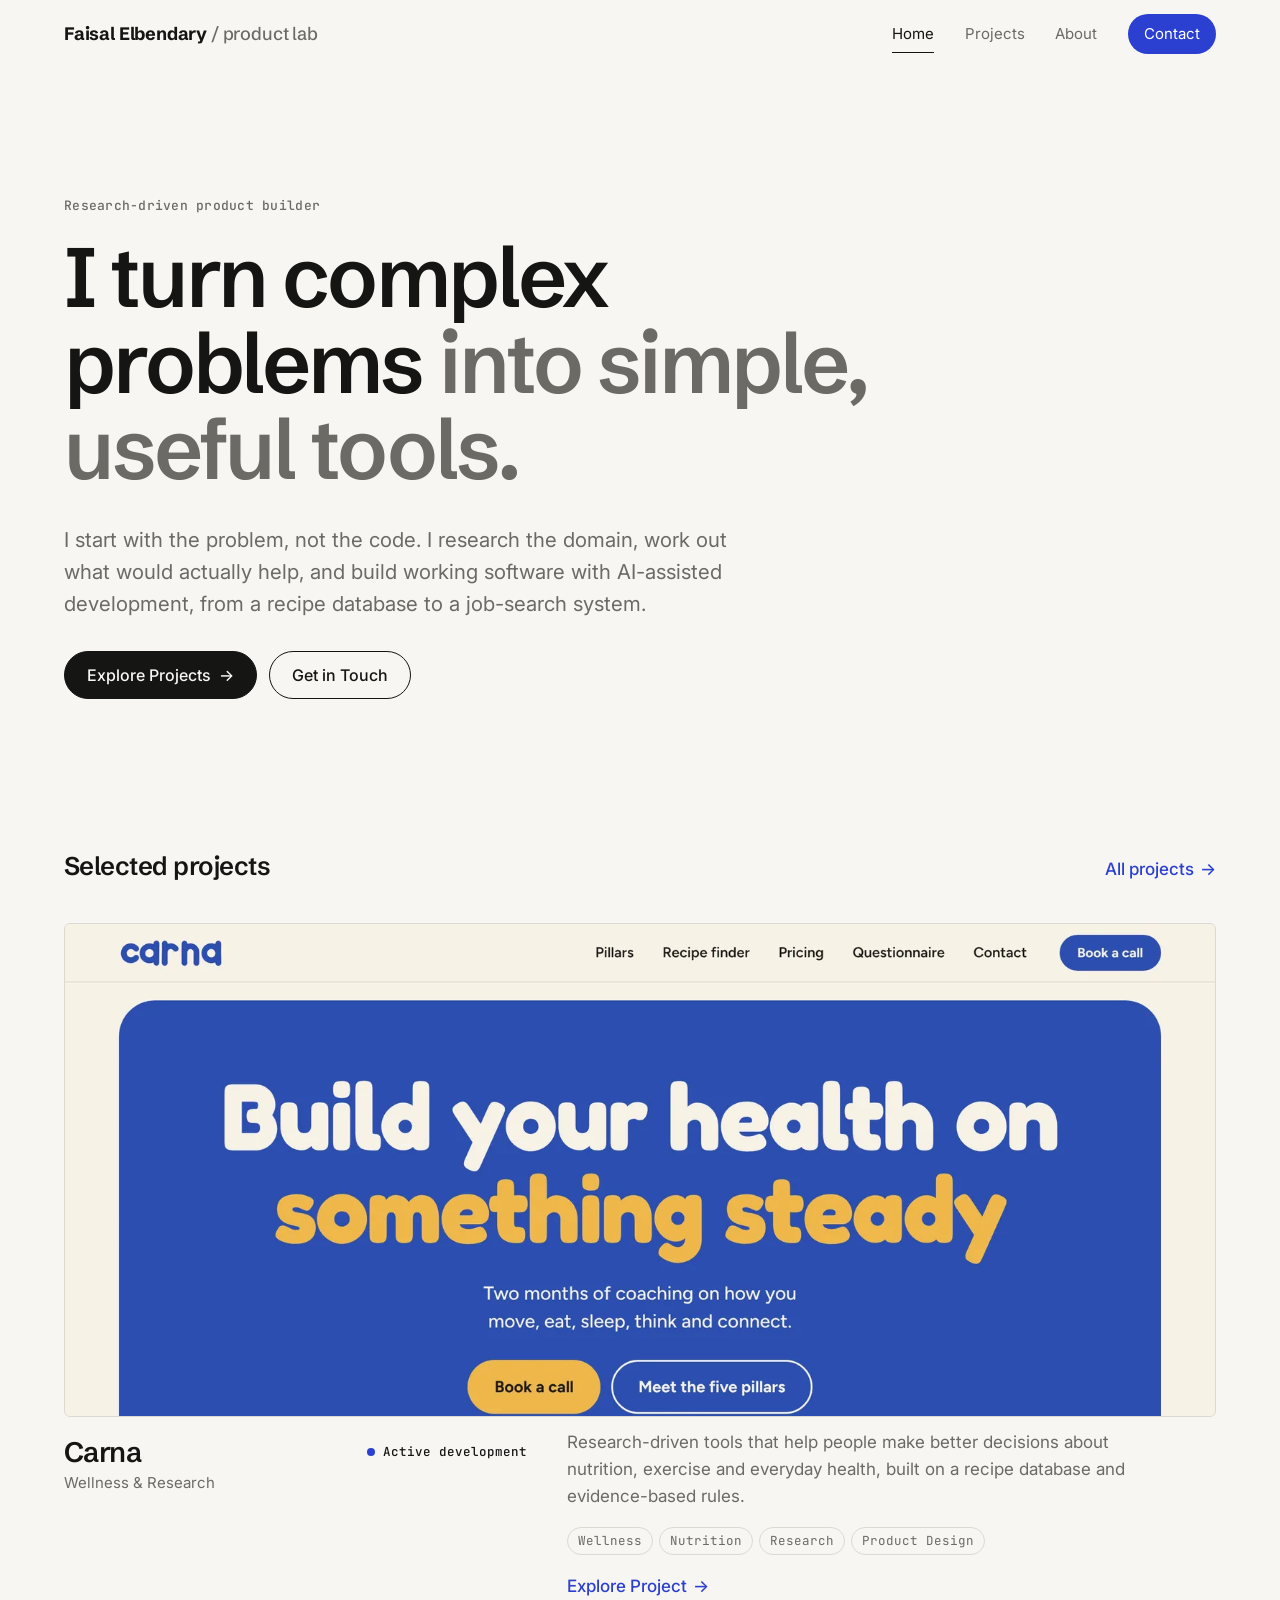
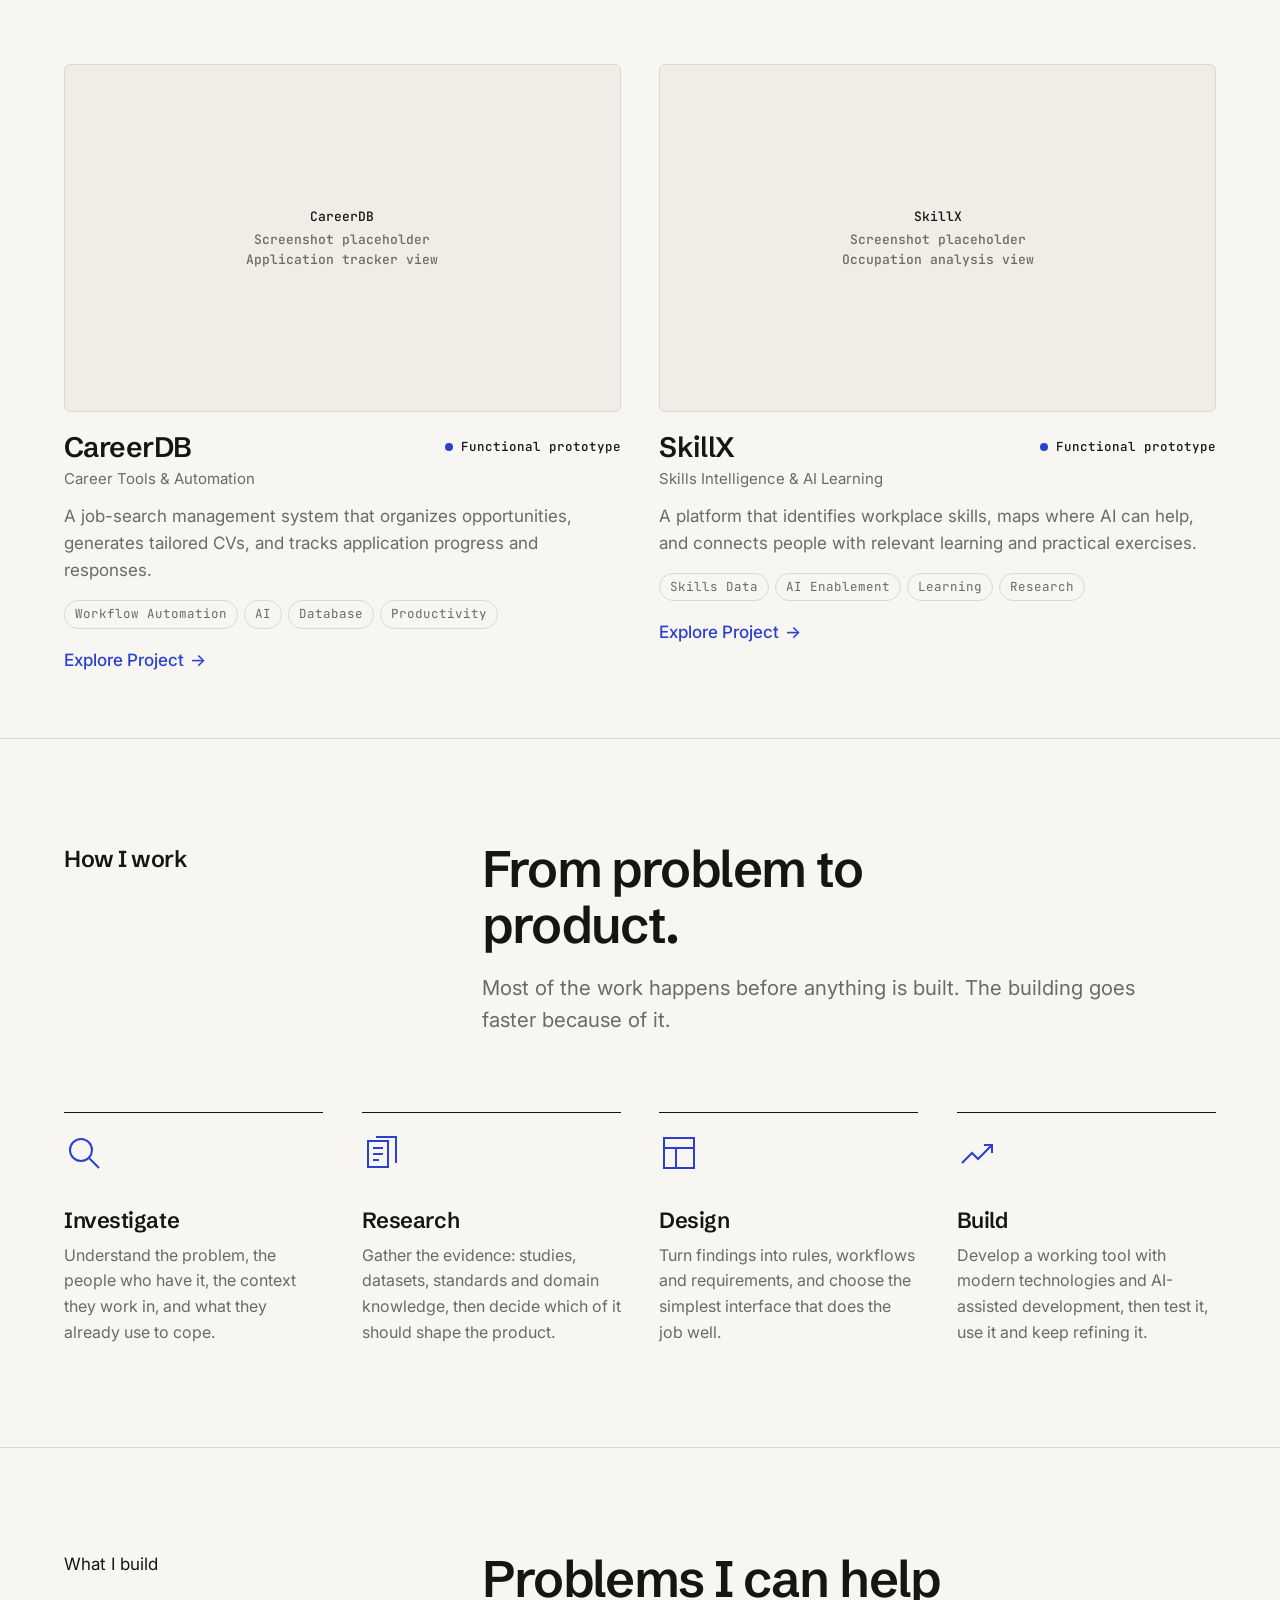
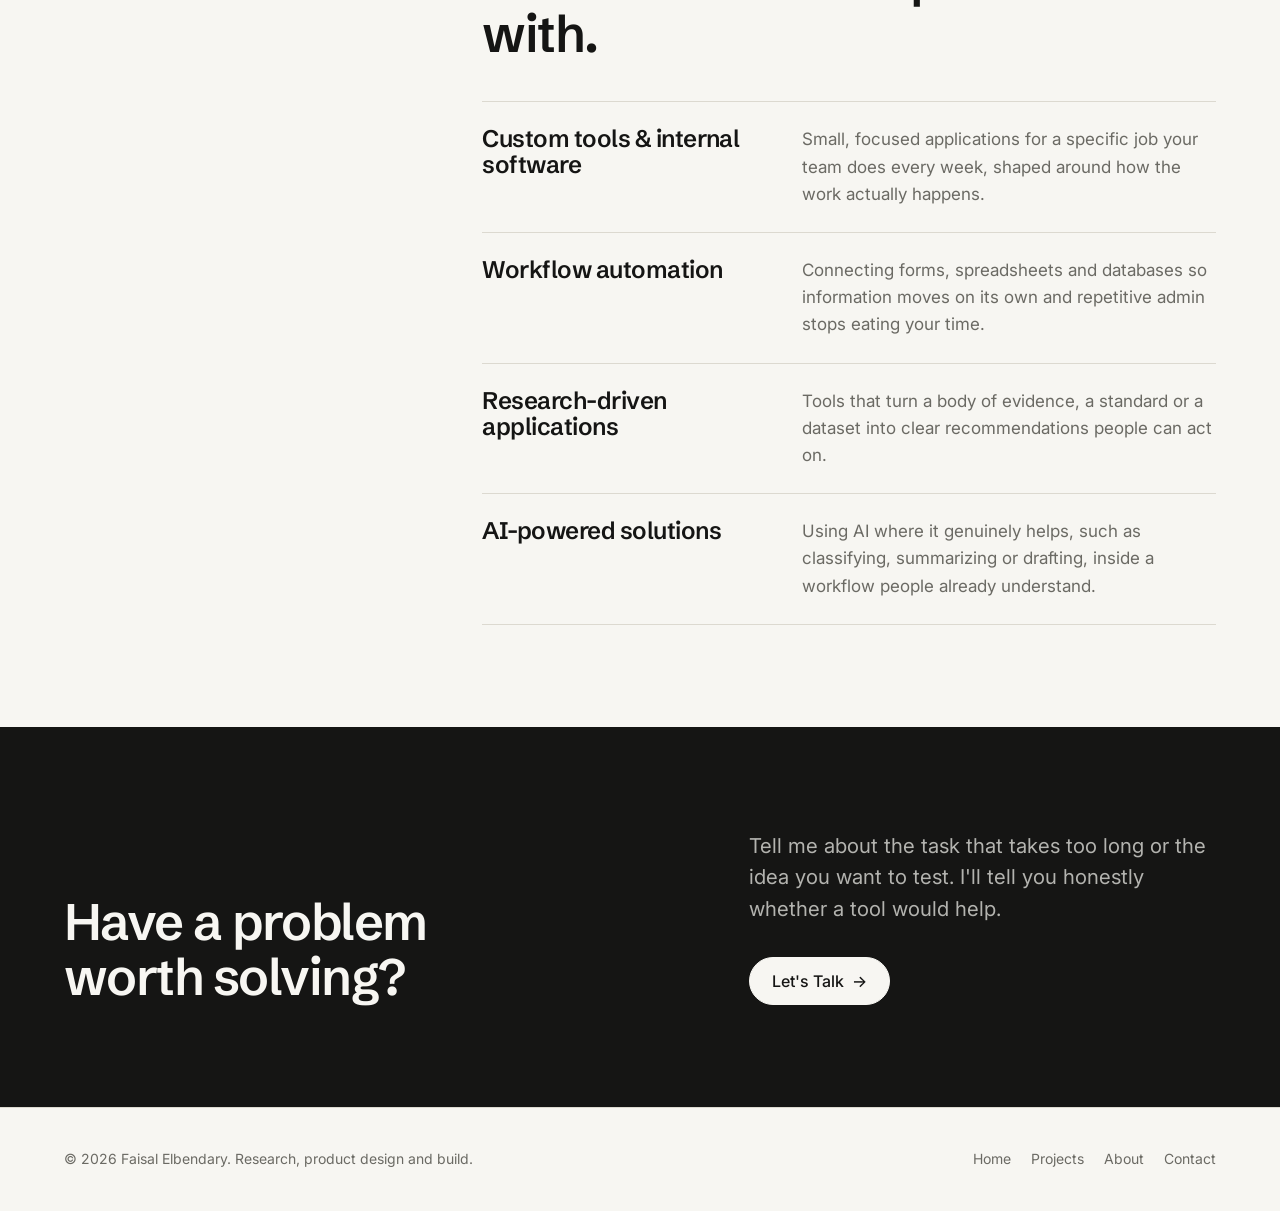
==== index.html @ 647a82ca "Add portfolio site: home, projects, case studies, about, contact Static HTML/CSS site with a small b" ====
<!doctype html>
<html lang="en">
<head>
<meta charset="utf-8">
<meta name="viewport" content="width=device-width, initial-scale=1, viewport-fit=cover">
<meta name="claude:viewport-fit-sides" content="cover">
<title>Faisal Elbendary | Research-driven product builder</title>
<meta name="description" content="I research problems and build practical software tools that solve them.">
<link rel="preconnect" href="https://fonts.googleapis.com">
<link rel="preconnect" href="https://fonts.gstatic.com" crossorigin>
<link rel="stylesheet" href="https://fonts.googleapis.com/css2?family=Inter:wght@400;500&family=JetBrains+Mono:wght@400;500&family=Schibsted+Grotesk:wght@500;600;700&display=swap">
<link rel="stylesheet" href="assets/styles.css">
</head>
<body>
<a class="skip" href="#main">Skip to content</a>
<header class="top">
  <div class="wrap">
    <a class="brand" href="index.html">Faisal Elbendary <span>/ product lab</span></a>
    <nav class="nav" aria-label="Main">
      <a class="home" href="index.html" aria-current="page">Home</a>
      <a href="projects.html">Projects</a>
      <a href="about.html">About</a>
      <a class="cta" href="contact.html">Contact</a>
    </nav>
  </div>
</header>
<main id="main">
<section class="hero">
  <div class="wrap">
    <p class="eyebrow">Research-driven product builder</p>
    <h1 class="display">I turn complex problems <span class="soft">into simple, useful tools.</span></h1>
    <p class="lead">I start with the problem, not the code. I research the domain, work out what would actually help, and build working software with AI-assisted development, from a recipe database to a job-search system.</p>
    <div class="btns">
      <a class="btn primary" href="projects.html">Explore Projects <span class="arrow" aria-hidden="true">&rarr;</span></a>
      <a class="btn ghost" href="contact.html">Get in Touch</a>
    </div>
  </div>
</section>

<section class="band tight" aria-labelledby="featured">
  <div class="wrap">
    <div class="sect-head">
      <h2 id="featured" class="h3">Selected projects</h2>
      <a class="link" href="projects.html">All projects <span class="arrow" aria-hidden="true">&rarr;</span></a>
    </div>
    <div class="grid">
      <a class="card" href="projects/carna.html">
        <div class="media"><img src="assets/carna/landing-home.webp" alt="Carna's website home page: a blue hero reading 'Build your health on something steady' above five illustrated pillars" width="1600" height="1000"></div>
        <div class="body">
          <div class="meta">
            <h3>Carna</h3>
            <span class="status">Active development</span>
            <span class="cat">Wellness &amp; Research</span>
          </div>
          <div>
            <p>Research-driven tools that help people make better decisions about nutrition, exercise and everyday health, built on a recipe database and evidence-based rules.</p>
            <ul class="tags"><li>Wellness</li><li>Nutrition</li><li>Research</li><li>Product Design</li></ul>
            <span class="link go">Explore Project <span class="arrow" aria-hidden="true">&rarr;</span></span>
          </div>
        </div>
      </a>
      <a class="card" href="projects/careerdb.html">
        <div class="media ph"><span><b>CareerDB</b>Screenshot placeholder<br>Application tracker view</span></div>
        <div class="meta">
          <h3>CareerDB</h3>
          <span class="status">Functional prototype</span>
          <span class="cat">Career Tools &amp; Automation</span>
        </div>
        <p>A job-search management system that organizes opportunities, generates tailored CVs, and tracks application progress and responses.</p>
        <ul class="tags"><li>Workflow Automation</li><li>AI</li><li>Database</li><li>Productivity</li></ul>
        <span class="link go">Explore Project <span class="arrow" aria-hidden="true">&rarr;</span></span>
      </a>
      <a class="card" href="projects/skillx.html">
        <div class="media ph"><span><b>SkillX</b>Screenshot placeholder<br>Occupation analysis view</span></div>
        <div class="meta">
          <h3>SkillX</h3>
          <span class="status">Functional prototype</span>
          <span class="cat">Skills Intelligence &amp; AI Learning</span>
        </div>
        <p>A platform that identifies workplace skills, maps where AI can help, and connects people with relevant learning and practical exercises.</p>
        <ul class="tags"><li>Skills Data</li><li>AI Enablement</li><li>Learning</li><li>Research</li></ul>
        <span class="link go">Explore Project <span class="arrow" aria-hidden="true">&rarr;</span></span>
      </a>
    </div>
  </div>
</section>

<section class="band rule" aria-labelledby="how">
  <div class="wrap">
    <div class="split">
      <p class="label">How I work</p>
      <div>
        <h2 id="how" class="h2">From problem to product.</h2>
        <p class="lead" style="margin-top:20px">Most of the work happens before anything is built. The building goes faster because of it.</p>
      </div>
    </div>
    <ol class="steps">
      <li>
        <svg viewBox="0 0 40 40" fill="none" stroke="currentColor" stroke-width="2" aria-hidden="true"><circle cx="17" cy="17" r="11"/><path d="M25 25l10 10"/></svg>
        <h3>Investigate</h3>
        <p>Understand the problem, the people who have it, the context they work in, and what they already use to cope.</p>
      </li>
      <li>
        <svg viewBox="0 0 40 40" fill="none" stroke="currentColor" stroke-width="2" aria-hidden="true"><path d="M6 8h20v26H6z"/><path d="M14 4h20v26"/><path d="M11 15h10M11 21h10M11 27h6"/></svg>
        <h3>Research</h3>
        <p>Gather the evidence: studies, datasets, standards and domain knowledge, then decide which of it should shape the product.</p>
      </li>
      <li>
        <svg viewBox="0 0 40 40" fill="none" stroke="currentColor" stroke-width="2" aria-hidden="true"><rect x="5" y="5" width="30" height="30"/><path d="M5 15h30M17 15v20"/></svg>
        <h3>Design</h3>
        <p>Turn findings into rules, workflows and requirements, and choose the simplest interface that does the job well.</p>
      </li>
      <li>
        <svg viewBox="0 0 40 40" fill="none" stroke="currentColor" stroke-width="2" aria-hidden="true"><path d="M5 30l10-10 6 6 14-14"/><path d="M27 12h8v8"/></svg>
        <h3>Build</h3>
        <p>Develop a working tool with modern technologies and AI-assisted development, then test it, use it and keep refining it.</p>
      </li>
    </ol>
  </div>
</section>

<section class="band rule" aria-labelledby="build">
  <div class="wrap split">
    <div>
      <p class="label">What I build</p>
    </div>
    <div>
      <h2 id="build" class="h2" style="margin-bottom:40px">Problems I can help with.</h2>
      <ul class="blist">
        <li><h3>Custom tools &amp; internal software</h3><p>Small, focused applications for a specific job your team does every week, shaped around how the work actually happens.</p></li>
        <li><h3>Workflow automation</h3><p>Connecting forms, spreadsheets and databases so information moves on its own and repetitive admin stops eating your time.</p></li>
        <li><h3>Research-driven applications</h3><p>Tools that turn a body of evidence, a standard or a dataset into clear recommendations people can act on.</p></li>
        <li><h3>AI-powered solutions</h3><p>Using AI where it genuinely helps, such as classifying, summarizing or drafting, inside a workflow people already understand.</p></li>
      </ul>
    </div>
  </div>
</section>

<section class="band close" aria-labelledby="cta">
  <div class="wrap">
    <div>
      <h2 id="cta" class="h2">Have a problem worth solving?</h2>
    </div>
    <div>
      <p class="lead">Tell me about the task that takes too long or the idea you want to test. I'll tell you honestly whether a tool would help.</p>
      <div class="btns"><a class="btn primary" href="contact.html">Let's Talk <span class="arrow" aria-hidden="true">&rarr;</span></a></div>
    </div>
  </div>
</section>
</main>
<footer class="foot">
  <div class="wrap">
    <span>&copy; <span id="year">2026</span> Faisal Elbendary. Research, product design and build.</span>
    <nav aria-label="Footer">
      <a href="index.html">Home</a>
      <a href="projects.html">Projects</a>
      <a href="about.html">About</a>
      <a href="contact.html">Contact</a>
    </nav>
  </div>
</footer>
<script src="assets/site.js"></script>
</body>
</html>
---- assets/styles.css ----
/* VOICE   occasion, calm: an independent product lab's notebook
   IDEA    a research journal: big plain statements, a metadata table, figures with captions
   PICTURE real product screenshots, framed like plates in a journal; clear placeholders where none exist
   COLOUR  warm white ground, near-black ink, muted grey second voice, one ultramarine accent
   TYPE    Schibsted Grotesk for display, Inter for text, JetBrains Mono for labels and metadata
   LAYOUT  12-column editorial grid; heading left, text right; stacks to one column under 760px */

:root{
  color-scheme:light dark;
  --bg:light-dark(#f7f6f2,#121211);
  --bg2:light-dark(#efede6,#1b1b19);
  --ink:light-dark(#151514,#ecebe6);
  --mute:light-dark(#6b6a64,#9c9b94);
  --line:light-dark(#dcd9d0,#2e2d2a);
  --acc:light-dark(#2b3fd1,#8c9bff);
  --acc-ink:light-dark(#ffffff,#0f1020);
  --ph:light-dark(#e8e5dc,#22211f);
  --max:1240px;
  --gut:max(5vw,16px);
  --display:"Schibsted Grotesk",system-ui,sans-serif;
  --text:"Inter",system-ui,sans-serif;
  --mono:"JetBrains Mono",ui-monospace,Menlo,monospace;
}
:root[data-theme=light]{color-scheme:light}
:root[data-theme=dark]{color-scheme:dark}
*{box-sizing:border-box;min-width:0}
html{scroll-behavior:smooth}
@media (prefers-reduced-motion:reduce){html{scroll-behavior:auto}*{transition:none!important}}
body{margin:0;background:var(--bg);color:var(--ink);font:17px/1.6 var(--text);overflow-x:clip;-webkit-font-smoothing:antialiased}
img{max-width:100%;display:block}
a{color:inherit}
p{margin:0 0 1em}
h1,h2,h3,h4{font-family:var(--display);font-weight:600;letter-spacing:-.02em;line-height:1.08;margin:0}
:focus-visible{outline:2px solid var(--acc);outline-offset:3px;border-radius:2px}
.skip{position:absolute;left:-999px;top:8px;background:var(--ink);color:var(--bg);padding:8px 12px;z-index:20}
.skip:focus{left:16px}

.wrap{max-width:calc(var(--max) + 2*var(--gut));margin:0 auto;padding-left:max(var(--gut),env(safe-area-inset-left,0px));padding-right:max(var(--gut),env(safe-area-inset-right,0px))}
.band{padding-block:clamp(56px,8vw,120px)}
.band.tight{padding-block:clamp(40px,5vw,72px)}
.rule{border-top:1px solid var(--line)}

/* header */
.top{position:sticky;top:0;z-index:10;background:color-mix(in srgb,var(--bg) 92%,transparent);backdrop-filter:saturate(1.2) blur(8px);border-bottom:1px solid transparent;transition:border-color .2s}
.top.scrolled{border-bottom-color:var(--line)}
.top .wrap{display:flex;align-items:center;justify-content:space-between;gap:16px;height:68px}
.brand{font-family:var(--display);font-weight:700;font-size:18px;text-decoration:none;letter-spacing:-.01em}
.brand span{color:var(--mute);font-weight:500}
.nav{display:flex;align-items:center;gap:clamp(14px,2.4vw,32px);font-size:15px}
.nav a{text-decoration:none;color:var(--mute);padding:6px 0;border-bottom:1px solid transparent;transition:color .15s,border-color .15s}
.nav a:hover{color:var(--ink)}
.nav a[aria-current=page]{color:var(--ink);border-bottom-color:var(--ink)}
.nav a.cta{color:var(--acc-ink);background:var(--acc);padding:8px 16px;border-radius:999px;border:0}
.nav a.cta:hover{filter:brightness(1.1)}
@media(max-width:560px){.brand span{display:none}.nav{font-size:14px;gap:14px}.nav a.cta{padding:7px 12px}}


/* type */
.eyebrow{font:500 13px/1.4 var(--mono);color:var(--mute);letter-spacing:.02em;margin:0 0 20px}
.display{font-size:clamp(40px,6.6vw,84px);line-height:1.02;letter-spacing:-.035em;max-width:16ch}
.display .soft,.h2 .soft{color:var(--mute)}
.h2{font-size:clamp(30px,4vw,52px);letter-spacing:-.03em;max-width:18ch}
.h3{font-size:clamp(21px,2vw,26px)}
.lead{font-size:clamp(18px,1.6vw,21px);line-height:1.55;color:var(--mute);max-width:52ch}
.lead strong{color:var(--ink);font-weight:500}
.small{font-size:14px;color:var(--mute)}
.mono{font-family:var(--mono);font-size:13px}

/* buttons */
.btns{display:flex;flex-wrap:wrap;gap:12px;margin-top:32px}
.btn{display:inline-flex;align-items:center;gap:8px;font:500 16px/1 var(--text);text-decoration:none;padding:15px 22px;border-radius:999px;border:1px solid var(--ink);transition:background .15s,color .15s,transform .15s}
.btn:hover{transform:translateY(-1px)}
.btn.primary{background:var(--ink);color:var(--bg)}
.btn.primary:hover{background:var(--acc);border-color:var(--acc);color:var(--acc-ink)}
.btn.ghost:hover{background:var(--ink);color:var(--bg)}
.btn[aria-disabled=true]{border-style:dashed;color:var(--mute);border-color:var(--mute);cursor:not-allowed;transform:none;background:none}
.arrow{transition:transform .15s}
a:hover .arrow{transform:translateX(3px)}
.link{color:var(--acc);text-decoration:none;font-weight:500;display:inline-flex;gap:6px;align-items:center}
.link:hover{text-decoration:underline;text-underline-offset:4px}

/* tags and status */
.tags{display:flex;flex-wrap:wrap;gap:6px;list-style:none;padding:0;margin:0}
.tags li{font:400 12.5px/1 var(--mono);padding:7px 10px;border:1px solid var(--line);border-radius:999px;color:var(--mute);white-space:nowrap}
.status{display:inline-flex;align-items:center;gap:8px;font:500 12.5px/1 var(--mono);white-space:nowrap}
.status::before{content:"";width:8px;height:8px;border-radius:50%;background:var(--acc)}
.status.concept::before{background:transparent;border:1.5px solid var(--mute)}
.status.tbc{color:var(--mute)}

/* placeholders: hatched, labelled, meant to be replaced */
.ph{position:relative;background:var(--ph);background-image:repeating-linear-gradient(135deg,transparent 0 11px,color-mix(in srgb,var(--mute) 14%,transparent) 11px 12px);border:1px dashed color-mix(in srgb,var(--mute) 55%,transparent);border-radius:6px;display:grid;place-items:center;text-align:center;padding:24px;color:var(--mute);font:500 13px/1.5 var(--mono)}
.ph b{display:block;color:var(--ink);font-weight:500;margin-bottom:4px}
.todo{background:color-mix(in srgb,var(--acc) 10%,transparent);color:var(--ink);border-bottom:1px dashed var(--acc);padding:0 3px;font-style:normal}
.todo::before{content:"To confirm: ";font:500 12px var(--mono);color:var(--acc)}

/* frames for real screenshots */
.shot{margin:0}
.shot .frame{background:var(--bg2);border-radius:6px;overflow:hidden;border:1px solid var(--line)}
.shot .frame img{width:100%;height:auto}
.shot figcaption{font-size:14px;color:var(--mute);margin-top:12px;max-width:60ch}
.phone{background:var(--bg2);border-radius:6px;padding:clamp(20px,4vw,48px);display:flex;justify-content:center;align-items:flex-start;gap:clamp(12px,2vw,28px);border:1px solid var(--line)}
.phone img{height:auto;width:min(100%,280px);border-radius:28px;border:1px solid var(--line);box-shadow:0 1px 0 var(--line)}

/* home: hero */
.hero{padding-block:clamp(56px,10vw,150px) clamp(48px,7vw,96px)}
.hero .lead{margin-top:32px}

/* section head: label column + content column */
.split{display:grid;grid-template-columns:minmax(0,4fr) minmax(0,8fr);gap:clamp(24px,4vw,64px)}
.split>.label{font-family:var(--display);font-weight:600;font-size:clamp(20px,1.8vw,24px);letter-spacing:-.02em}
@media(max-width:760px){.split{grid-template-columns:minmax(0,1fr);gap:20px}}

/* project grid (home and index) */
.sect-head{display:flex;justify-content:space-between;align-items:baseline;gap:16px;margin-bottom:40px;flex-wrap:wrap}
.sect-head .eyebrow{margin:0}
.grid{display:grid;grid-template-columns:repeat(2,minmax(0,1fr));gap:clamp(40px,5vw,72px) clamp(20px,3vw,40px)}
.grid .card:first-child{grid-column:1/-1}
.card{text-decoration:none;display:block}
.card .media{aspect-ratio:16/10;border-radius:6px;overflow:hidden;background:var(--bg2);border:1px solid var(--line)}
.grid .card:first-child .media{aspect-ratio:21/9}
.card .media img{width:100%;height:100%;object-fit:cover;object-position:top;transition:transform .5s ease}
.card:hover .media img{transform:scale(1.02)}
.card .media.ph{height:auto}
.card .meta{display:grid;grid-template-columns:minmax(0,1fr) auto;gap:4px 16px;margin-top:20px}
.card h3{font-size:clamp(22px,2.2vw,30px)}
.card .cat{color:var(--mute);font-size:15px}
.card p{margin:12px 0 16px;color:var(--mute);max-width:56ch}
.card .go{margin-top:18px}
.card:hover h3{color:var(--acc)}
.grid .card:first-child .body{display:grid;grid-template-columns:minmax(0,5fr) minmax(0,7fr);gap:8px 40px;align-items:start}
.grid .card:first-child .body .meta{grid-column:1}
@media(max-width:760px){.grid{grid-template-columns:minmax(0,1fr)}.grid .card:first-child .media{aspect-ratio:16/10}.grid .card:first-child .body{display:block}}

/* index list (projects page) */
.plist{list-style:none;margin:0;padding:0;border-top:1px solid var(--ink)}
.plist li{border-bottom:1px solid var(--line)}
.plist a{display:grid;grid-template-columns:minmax(0,5fr) minmax(0,7fr);gap:clamp(20px,4vw,56px);padding-block:clamp(28px,4vw,48px);text-decoration:none}
.plist .media{aspect-ratio:4/3;border-radius:6px;overflow:hidden;border:1px solid var(--line);background:var(--bg2)}
.plist .media img{width:100%;height:100%;object-fit:cover;object-position:top;transition:transform .5s}
.plist a:hover img{transform:scale(1.02)}
.plist a:hover h2{color:var(--acc)}
.plist h2{font-size:clamp(28px,3.4vw,44px);margin:8px 0 6px}
.plist .row{display:flex;justify-content:space-between;gap:12px;flex-wrap:wrap;align-items:center}
.plist p{color:var(--mute);margin:16px 0 20px;max-width:56ch}
@media(max-width:760px){.plist a{grid-template-columns:minmax(0,1fr)}}

/* steps */
.steps{display:grid;grid-template-columns:repeat(4,minmax(0,1fr));gap:clamp(20px,3vw,40px);list-style:none;margin:56px 0 0;padding:0;counter-reset:s}
.steps li{border-top:1px solid var(--ink);padding-top:20px}
.steps svg{width:40px;height:40px;margin-bottom:28px;color:var(--acc)}
.steps h3{font-size:22px;margin-bottom:10px}
.steps p{color:var(--mute);font-size:16px;margin:0}
.steps.wide p{font-size:16px}
@media(max-width:960px){.steps{grid-template-columns:repeat(2,minmax(0,1fr))}}
@media(max-width:520px){.steps{grid-template-columns:minmax(0,1fr)}}

/* build list */
.blist{list-style:none;margin:0;padding:0}
.blist li{display:grid;grid-template-columns:minmax(0,5fr) minmax(0,7fr);gap:24px;padding-block:24px;border-bottom:1px solid var(--line)}
.blist li:first-child{border-top:1px solid var(--line)}
.blist h3{font-size:clamp(20px,2vw,24px)}
.blist p{color:var(--mute);margin:0}
@media(max-width:600px){.blist li{grid-template-columns:minmax(0,1fr);gap:8px}}

/* closing CTA */
.close{background:var(--ink);color:var(--bg)}
.close .h2{max-width:14ch}
.close .lead{color:color-mix(in srgb,var(--bg) 70%,var(--ink))}
.close .btn{border-color:var(--bg)}
.close .btn.primary{background:var(--bg);color:var(--ink)}
.close .btn.primary:hover{background:var(--acc);border-color:var(--acc);color:var(--acc-ink)}
.close .wrap{display:grid;grid-template-columns:minmax(0,7fr) minmax(0,5fr);gap:32px;align-items:end}
@media(max-width:760px){.close .wrap{grid-template-columns:minmax(0,1fr)}}

/* case study */
.cs-hero{padding-block:clamp(48px,7vw,104px) clamp(40px,5vw,64px)}
.cs-hero .grid2{display:grid;grid-template-columns:minmax(0,6fr) minmax(0,6fr);gap:clamp(28px,5vw,80px);align-items:start}
.cs-hero h1{font-size:clamp(48px,7.4vw,104px);letter-spacing:-.04em;line-height:.98}
.cs-hero .pos{font-family:var(--display);font-size:clamp(22px,2.4vw,30px);line-height:1.2;letter-spacing:-.02em;color:var(--mute);margin-top:20px;max-width:20ch}
@media(max-width:860px){.cs-hero .grid2{grid-template-columns:minmax(0,1fr)}}
.facts{width:100%;border-collapse:collapse;margin-top:28px;font-size:15px}
.facts th,.facts td{text-align:left;padding:13px 0;border-bottom:1px solid var(--line);vertical-align:top}
.facts th{font-weight:500;width:38%;padding-right:16px}
.facts td{color:var(--mute)}
.cs-visual{margin-bottom:clamp(24px,4vw,48px)}
.cs-visual .frame{border-radius:6px}

.cs-sec{padding-block:clamp(48px,6vw,96px);border-top:1px solid var(--line)}
.cs-sec .split>.label small{display:block;font:400 13px/1.4 var(--mono);color:var(--mute);letter-spacing:0;margin-top:8px}
.prose{max-width:62ch}
.prose p:last-child{margin-bottom:0}
.prose h3{font-size:20px;margin:32px 0 10px}
.prose h3:first-child{margin-top:0}
.prose ul{padding-left:1.1em;margin:0 0 1em}
.prose li{margin-bottom:.4em}

.figs{display:grid;grid-template-columns:repeat(2,minmax(0,1fr));gap:20px;margin-top:40px}
@media(max-width:700px){.figs{grid-template-columns:minmax(0,1fr)}}

/* numbers row */
.nums{display:grid;grid-template-columns:repeat(auto-fit,minmax(10em,1fr));gap:24px;margin:36px 0 8px;padding:0;list-style:none}
.nums li{border-top:1px solid var(--ink);padding-top:14px}
.nums b{display:block;font-family:var(--display);font-weight:600;font-size:clamp(30px,3.4vw,44px);letter-spacing:-.03em;line-height:1;font-variant-numeric:tabular-nums}
.nums span{font-size:14px;color:var(--mute);display:block;margin-top:8px}

/* data funnel */
.funnel{margin:36px 0 8px;display:grid;gap:10px}
.funnel .r{display:grid;grid-template-columns:minmax(0,1fr) auto;gap:4px 16px;font-size:14px}
.funnel .bar{grid-column:1/-1;height:10px;background:var(--bg2);border-radius:2px;overflow:hidden}
.funnel .bar i{display:block;height:100%;background:var(--acc)}
.funnel .r:not(:first-child) .bar i{background:color-mix(in srgb,var(--acc) 70%,var(--bg))}
.funnel .v{font-family:var(--mono);font-variant-numeric:tabular-nums}

/* source list */
.sources{list-style:none;padding:0;margin:28px 0 0;display:grid;gap:0}
.sources li{display:grid;grid-template-columns:minmax(0,1fr) minmax(0,1.4fr);gap:16px;padding:14px 0;border-bottom:1px solid var(--line);font-size:15px}
.sources li:first-child{border-top:1px solid var(--line)}
.sources b{font-weight:500}
.sources span{color:var(--mute)}
@media(max-width:560px){.sources li{grid-template-columns:minmax(0,1fr);gap:2px}}

/* flow diagram */
.flow{display:grid;grid-template-columns:repeat(4,minmax(0,1fr));gap:0;margin-top:40px;list-style:none;padding:0;counter-reset:f}
.flow li{position:relative;padding:20px 24px 20px 0;border-top:2px solid var(--ink)}
.flow li::before{counter-increment:f;content:counter(f,decimal-leading-zero);font:500 12px var(--mono);color:var(--acc);display:block;margin-bottom:12px}
.flow li::after{content:"";position:absolute;top:-6px;right:12px;width:10px;height:10px;border-top:2px solid var(--ink);border-right:2px solid var(--ink);transform:rotate(45deg)}
.flow li:last-child::after{display:none}
.flow b{display:block;font-family:var(--display);font-weight:600;font-size:18px;margin-bottom:6px;letter-spacing:-.01em}
.flow span{font-size:14.5px;color:var(--mute);display:block}
@media(max-width:760px){.flow{grid-template-columns:minmax(0,1fr)}.flow li{border-top:0;border-left:2px solid var(--ink);padding:0 0 24px 20px}.flow li::after{display:none}}

/* features */
.feats{display:grid;gap:clamp(56px,7vw,96px);margin-top:8px}
.feat{display:grid;grid-template-columns:minmax(0,5fr) minmax(0,7fr);gap:clamp(24px,4vw,64px);align-items:center}
.feat:nth-child(even) .feat-text{order:2}
.feat h3{font-size:clamp(24px,2.6vw,34px);margin:10px 0 14px}
.feat p{color:var(--mute);margin:0;max-width:46ch}
.feat .value{color:var(--ink);margin-top:14px;padding-left:14px;border-left:2px solid var(--acc)}
.feat .phone img{width:min(100%,260px)}
@media(max-width:860px){.feat{grid-template-columns:minmax(0,1fr)}.feat:nth-child(even) .feat-text{order:0}}

/* decisions */
.decisions{display:grid;grid-template-columns:repeat(auto-fit,minmax(min(100%,17em),1fr));gap:28px;list-style:none;margin:0;padding:0}
.decisions li{border-top:1px solid var(--ink);padding-top:18px}
.decisions h3{font-size:19px;margin-bottom:12px}
.decisions dl{margin:0;font-size:15px}
.decisions dt{font:500 12px var(--mono);color:var(--mute);margin-top:10px}
.decisions dd{margin:2px 0 0}

/* learned table */
.ledger{width:100%;border-collapse:collapse;font-size:15.5px}
.ledger th,.ledger td{text-align:left;vertical-align:top;padding:16px 0;border-bottom:1px solid var(--line)}
.ledger th{width:30%;font-weight:500;padding-right:20px}
.ledger td{color:var(--mute)}
@media(max-width:560px){.ledger th,.ledger td{display:block;width:auto;padding:0}.ledger th{padding-top:16px}.ledger td{padding-bottom:16px}}

/* prev / next */
.pn{display:grid;grid-template-columns:repeat(2,minmax(0,1fr));border-top:1px solid var(--ink)}
.pn a{padding:32px 0;text-decoration:none;display:block}
.pn a+a{text-align:right;border-left:1px solid var(--line);padding-left:20px}
.pn small{font:500 12.5px var(--mono);color:var(--mute);display:block;margin-bottom:8px}
.pn b{font-family:var(--display);font-weight:600;font-size:clamp(22px,3vw,36px);letter-spacing:-.03em}
.pn a:hover b{color:var(--acc)}

/* about capabilities */
.caps{display:grid;grid-template-columns:repeat(3,minmax(0,1fr));gap:36px 28px;list-style:none;margin:0;padding:0}
.caps li{border-top:1px solid var(--line);padding-top:16px}
.caps h3{font-size:19px;margin-bottom:8px}
.caps p{color:var(--mute);font-size:15.5px;margin:0}
@media(max-width:860px){.caps{grid-template-columns:repeat(2,minmax(0,1fr))}}
@media(max-width:520px){.caps{grid-template-columns:minmax(0,1fr)}}

/* contact */
.contact-list{list-style:none;margin:0;padding:0;border-top:1px solid var(--ink)}
.contact-list li{display:grid;grid-template-columns:minmax(0,3fr) minmax(0,9fr);gap:16px;padding:22px 0;border-bottom:1px solid var(--line);align-items:baseline}
.contact-list .k{font:500 13px var(--mono);color:var(--mute)}
.contact-list a{font-family:var(--display);font-size:clamp(22px,3vw,34px);letter-spacing:-.02em;text-decoration:none;overflow-wrap:anywhere}
.contact-list a:hover{color:var(--acc)}
@media(max-width:560px){.contact-list li{grid-template-columns:minmax(0,1fr);gap:4px}}

/* footer */
.foot{border-top:1px solid var(--line);padding-block:40px calc(40px + env(safe-area-inset-bottom,0px));font-size:14px;color:var(--mute)}
.foot .wrap{display:flex;justify-content:space-between;gap:20px;flex-wrap:wrap}
.foot nav{display:flex;gap:20px;flex-wrap:wrap}
.foot a{text-decoration:none}
.foot a:hover{color:var(--ink)}

/* preview banner */
.preview-note{background:var(--acc);color:var(--acc-ink);font:500 13px/1.4 var(--mono);text-align:center;padding:8px 16px}
@media(min-width:861px){.feat:nth-child(even){grid-template-columns:minmax(0,7fr) minmax(0,5fr)}}
.brand{white-space:nowrap}
@media(max-width:430px){.nav .home{display:none}}
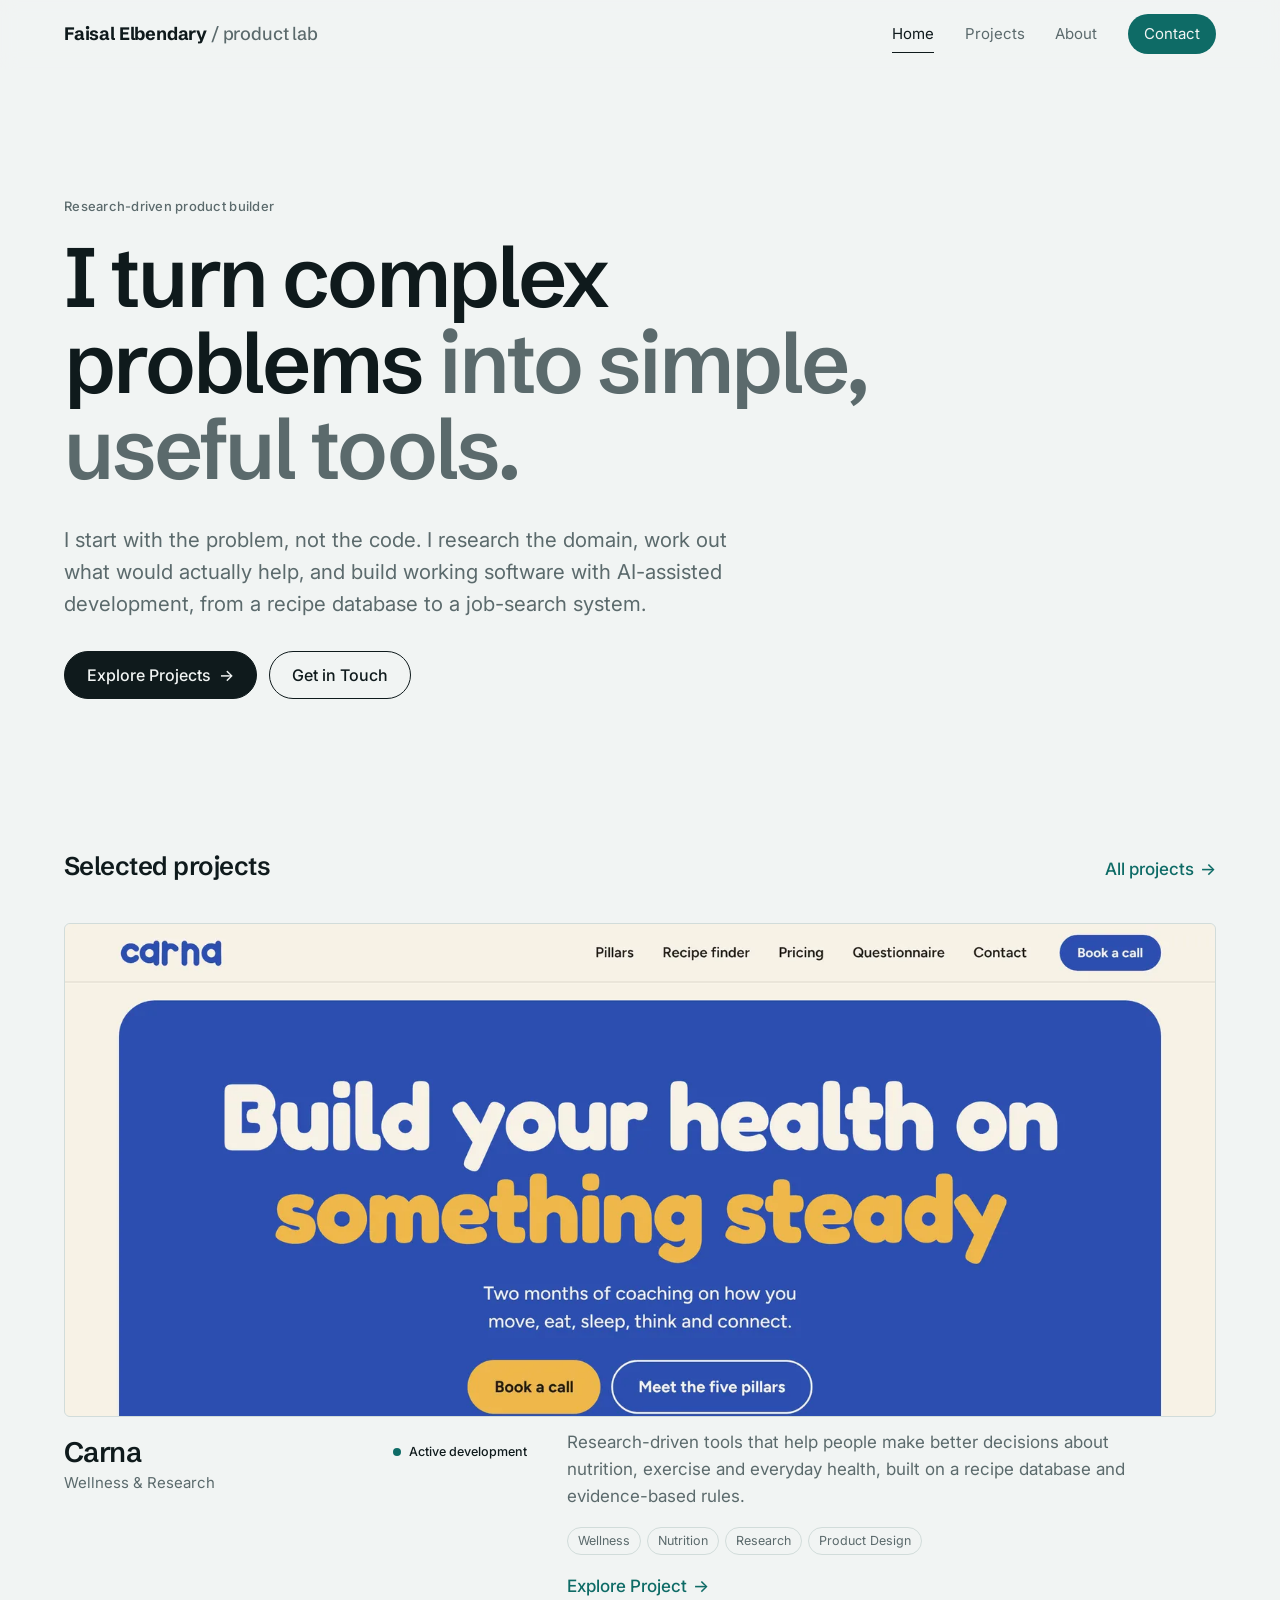
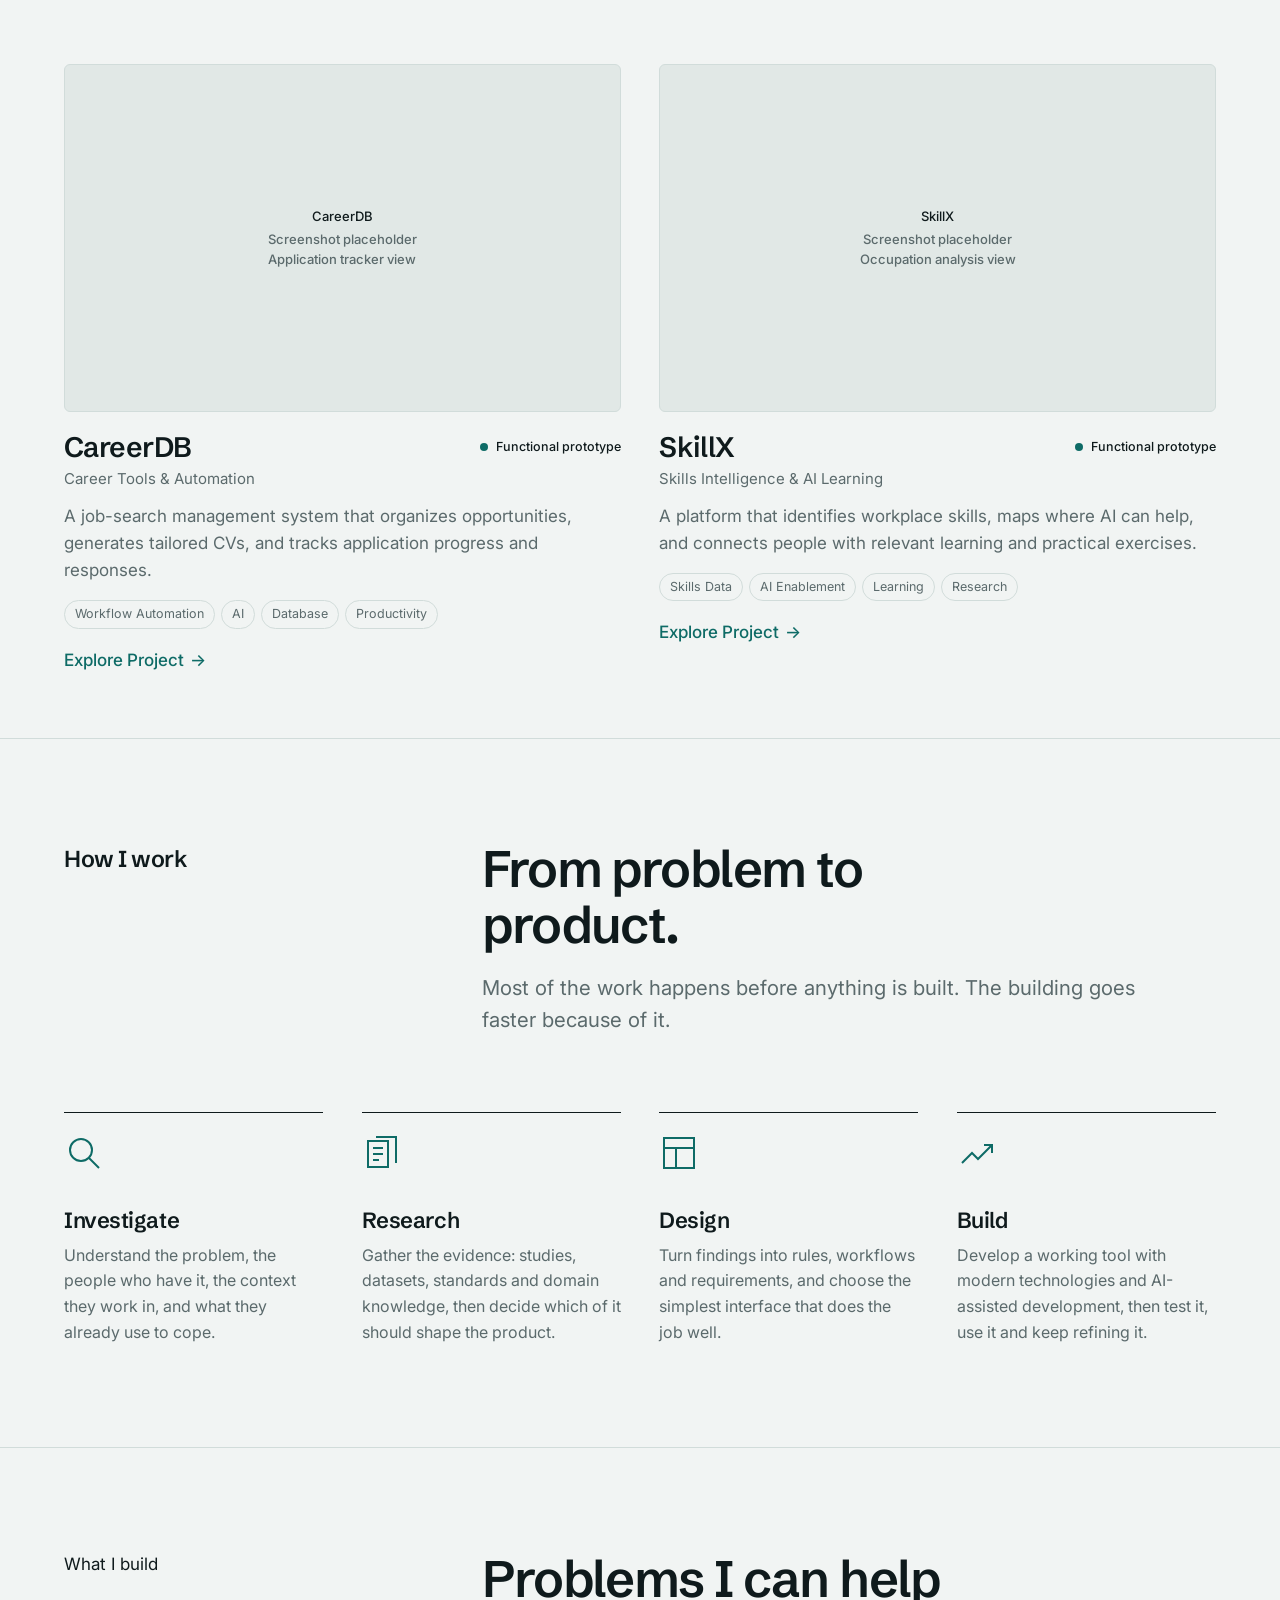
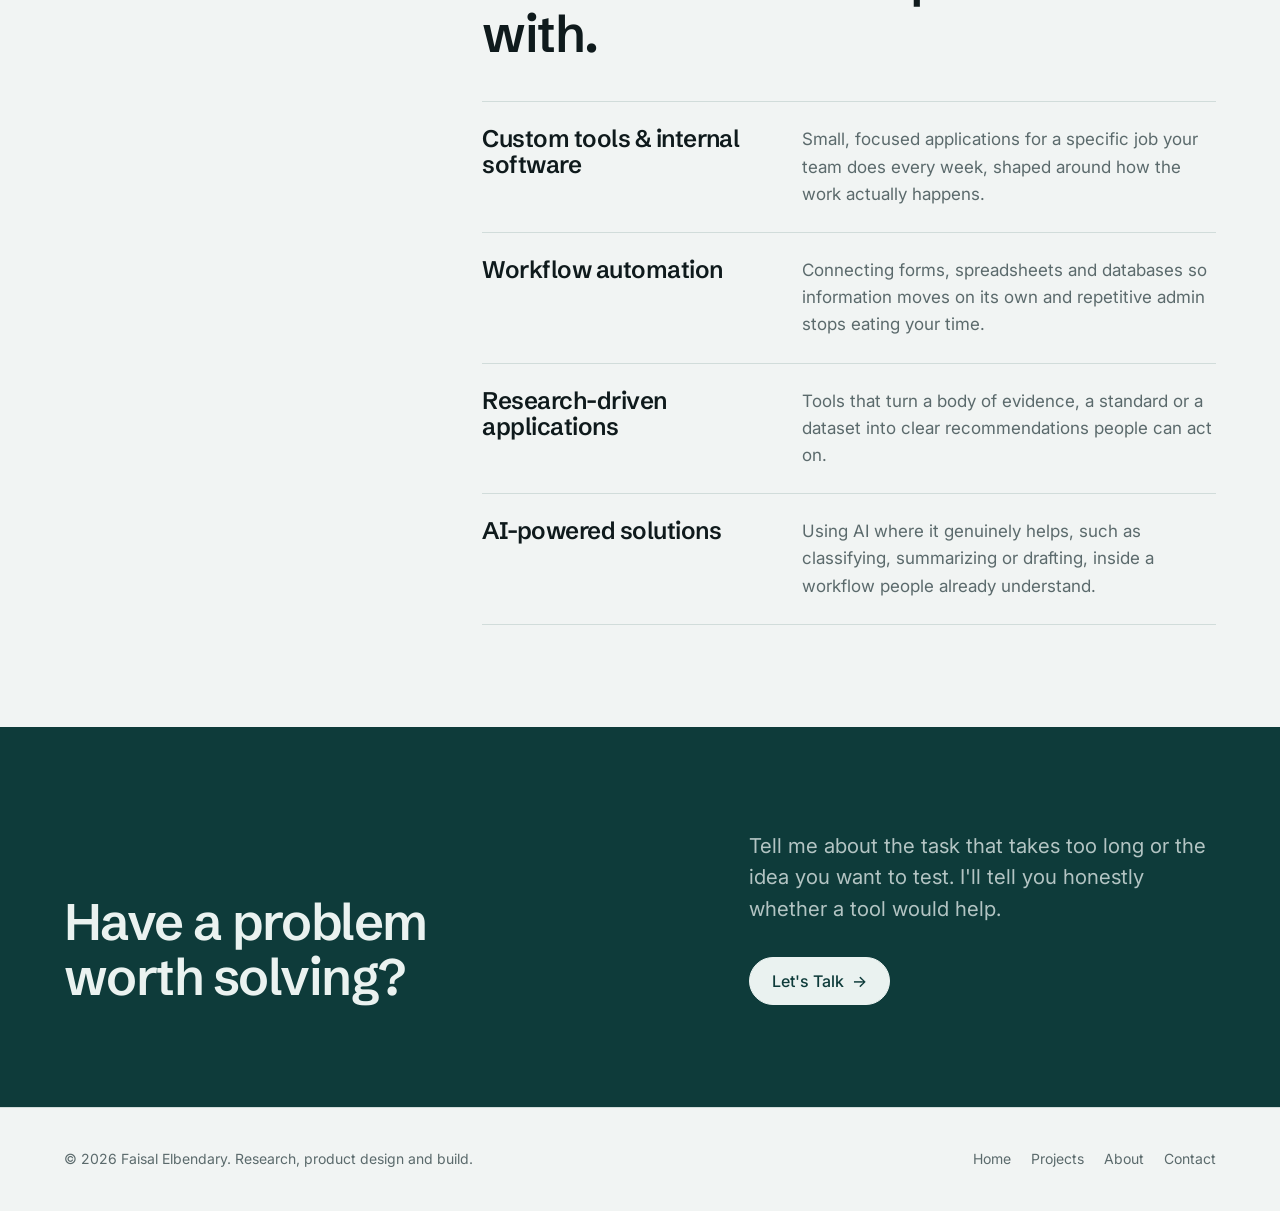
==== commit 8e509342: "Switch to Mineral & Deep Teal colors and drop the monospace font Co-Authored-By: Claude Opus 5.5 <no" ====
--- a/index.html
+++ b/index.html
@@ -8,7 +8,7 @@
 <meta name="description" content="I research problems and build practical software tools that solve them.">
 <link rel="preconnect" href="https://fonts.googleapis.com">
 <link rel="preconnect" href="https://fonts.gstatic.com" crossorigin>
-<link rel="stylesheet" href="https://fonts.googleapis.com/css2?family=Inter:wght@400;500&family=JetBrains+Mono:wght@400;500&family=Schibsted+Grotesk:wght@500;600;700&display=swap">
+<link rel="stylesheet" href="https://fonts.googleapis.com/css2?family=Inter:wght@400;500&family=Schibsted+Grotesk:wght@500;600;700&display=swap">
 <link rel="stylesheet" href="assets/styles.css">
 </head>
 <body>
--- a/assets/styles.css
+++ b/assets/styles.css
@@ -1,25 +1,27 @@
 /* VOICE   occasion, calm: an independent product lab's notebook
    IDEA    a research journal: big plain statements, a metadata table, figures with captions
    PICTURE real product screenshots, framed like plates in a journal; clear placeholders where none exist
-   COLOUR  warm white ground, near-black ink, muted grey second voice, one ultramarine accent
-   TYPE    Schibsted Grotesk for display, Inter for text, JetBrains Mono for labels and metadata
+   COLOUR  cool mineral ground, deep ink, grey-green second voice, one deep teal accent
+   TYPE    Schibsted Grotesk for display, Inter for text
    LAYOUT  12-column editorial grid; heading left, text right; stacks to one column under 760px */
 
 :root{
   color-scheme:light dark;
-  --bg:light-dark(#f7f6f2,#121211);
-  --bg2:light-dark(#efede6,#1b1b19);
-  --ink:light-dark(#151514,#ecebe6);
-  --mute:light-dark(#6b6a64,#9c9b94);
-  --line:light-dark(#dcd9d0,#2e2d2a);
-  --acc:light-dark(#2b3fd1,#8c9bff);
-  --acc-ink:light-dark(#ffffff,#0f1020);
-  --ph:light-dark(#e8e5dc,#22211f);
+  --bg:light-dark(#f1f4f3,#0d1415);
+  --bg2:light-dark(#e1e8e6,#172123);
+  --ink:light-dark(#0f1a1c,#e6eeec);
+  --mute:light-dark(#5b6a6c,#97a6a5);
+  --line:light-dark(#d1dcda,#263335);
+  --acc:light-dark(#0e6b66,#4fb8ad);
+  --acc-ink:light-dark(#f1f4f3,#0d1415);
+  --ph:light-dark(#e4ebe9,#152022);
+  --close:light-dark(#0e3b3a,#0a2b2a);
+  --close-ink:#eaf2f0;
   --max:1240px;
   --gut:max(5vw,16px);
   --display:"Schibsted Grotesk",system-ui,sans-serif;
   --text:"Inter",system-ui,sans-serif;
-  --mono:"JetBrains Mono",ui-monospace,Menlo,monospace;
+  --mono:var(--text);
 }
 :root[data-theme=light]{color-scheme:light}
 :root[data-theme=dark]{color-scheme:dark}
@@ -163,11 +165,11 @@
 @media(max-width:600px){.blist li{grid-template-columns:minmax(0,1fr);gap:8px}}
 
 /* closing CTA */
-.close{background:var(--ink);color:var(--bg)}
+.close{background:var(--close);color:var(--close-ink)}
 .close .h2{max-width:14ch}
-.close .lead{color:color-mix(in srgb,var(--bg) 70%,var(--ink))}
-.close .btn{border-color:var(--bg)}
-.close .btn.primary{background:var(--bg);color:var(--ink)}
+.close .lead{color:color-mix(in srgb,var(--close-ink) 75%,var(--close))}
+.close .btn{border-color:var(--close-ink)}
+.close .btn.primary{background:var(--close-ink);color:var(--close)}
 .close .btn.primary:hover{background:var(--acc);border-color:var(--acc);color:var(--acc-ink)}
 .close .wrap{display:grid;grid-template-columns:minmax(0,7fr) minmax(0,5fr);gap:32px;align-items:end}
 @media(max-width:760px){.close .wrap{grid-template-columns:minmax(0,1fr)}}
